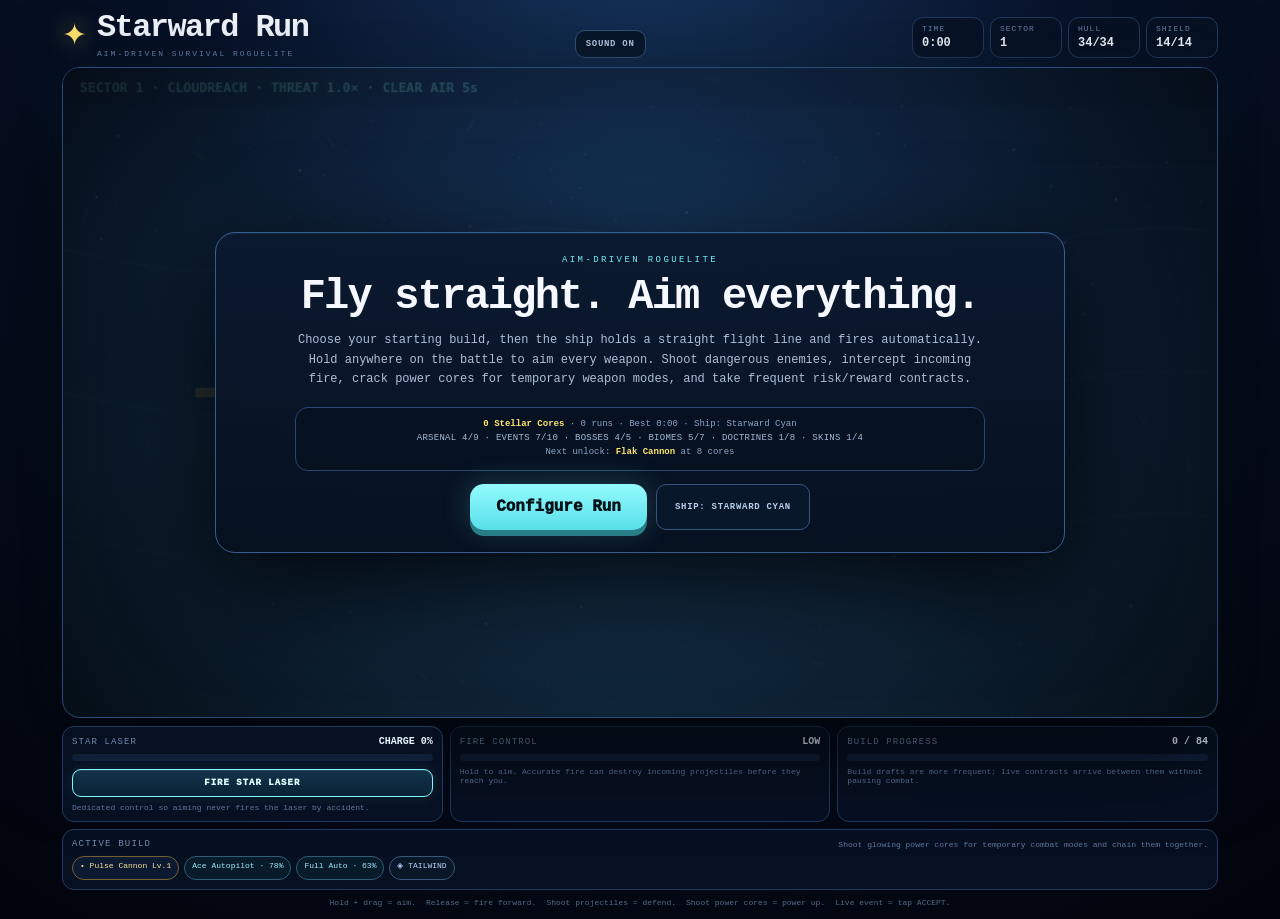
==== pocket-starwing/index.html @ 3ef45179 "Load responsive event and fairness layer" ====
<!doctype html>
<html lang="en">
<head>
  <meta charset="utf-8" />
  <meta name="viewport" content="width=device-width,initial-scale=1,viewport-fit=cover" />
  <meta name="theme-color" content="#050914" />
  <title>Starward Run</title>
  <link rel="stylesheet" href="style.css" />
  <link rel="stylesheet" href="tactical.css" />
</head>
<body>
  <main class="app-shell">
    <header class="masthead">
      <div class="brand">
        <span class="brand-glyph">✦</span>
        <div>
          <h1>Starward Run</h1>
          <p>AIM-DRIVEN SURVIVAL ROGUELITE</p>
        </div>
      </div>
      <div class="header-actions"><button id="soundBtn" class="tiny-button" type="button">SOUND ON</button></div>
      <div class="run-hud" aria-live="polite">
        <div><span>TIME</span><strong id="hudTime">0:00</strong></div>
        <div><span>SECTOR</span><strong id="hudSector">1</strong></div>
        <div><span>HULL</span><strong id="hudHull">34/34</strong></div>
        <div><span>SHIELD</span><strong id="hudShield">14/14</strong></div>
      </div>
    </header>

    <section class="game-card">
      <canvas id="game" width="960" height="540" aria-label="Starward Run. The ship flies straight ahead and fires automatically. Hold and drag on the playfield to aim the firing direction. Release to fire straight ahead. Shoot enemy projectiles and glowing power cores. Live events use their ACCEPT button. Fire the Star Laser with the dedicated button below the playfield."></canvas>

      <div id="overlay" class="overlay">
        <div class="choice-panel">
          <div id="eyebrow" class="eyebrow">AIM-DRIVEN ROGUELITE</div>
          <h2 id="overlayTitle">Fly straight. Aim everything.</h2>
          <p id="overlayText">Choose your starting build, then the ship holds a straight flight line and fires automatically. Hold anywhere on the battle to aim every weapon. Shoot dangerous enemies, intercept incoming fire, crack power cores for temporary weapon modes, and take frequent risk/reward contracts.</p>
          <div id="choiceGrid" class="choice-grid hidden"></div>
          <div id="metaSummary" class="meta-summary"></div>
          <div class="menu-actions"><button id="startBtn" class="primary-button">Configure Run</button><button id="skinBtn" class="secondary-button" type="button">Ship Skin</button></div>
        </div>
      </div>
    </section>

    <section class="command-deck" aria-label="Run controls and status">
      <div class="command-module laser-module">
        <div class="module-top"><span>STAR LASER</span><strong id="laserStatus">CHARGE 0%</strong></div>
        <div class="meter laser-meter"><i id="laserFill"></i></div>
        <button id="laserButton" class="laser-trigger" type="button">FIRE STAR LASER</button>
        <small>Dedicated control so aiming never fires the laser by accident.</small>
      </div>

      <div class="command-module">
        <div class="module-top"><span>FIRE CONTROL</span><strong id="threatStatus">LOW</strong></div>
        <div class="meter threat-meter"><i id="threatFill"></i></div>
        <small>Hold to aim. Accurate fire can destroy incoming projectiles before they reach you.</small>
      </div>

      <div class="command-module">
        <div class="module-top"><span>BUILD PROGRESS</span><strong id="upgradeStatus">0 / 84</strong></div>
        <div class="meter upgrade-meter"><i id="upgradeFill"></i></div>
        <small>Build drafts are more frequent; live contracts arrive between them without pausing combat.</small>
      </div>
    </section>

    <section class="build-strip">
      <div class="build-heading">
        <span>ACTIVE BUILD</span>
        <small>Shoot glowing power cores for temporary combat modes and chain them together.</small>
      </div>
      <div id="buildChips" class="build-chips"></div>
    </section>

    <footer>
      <span>Hold + drag = aim.</span>
      <span>Release = fire forward.</span>
      <span>Shoot projectiles = defend.</span>
      <span>Shoot power cores = power up.</span>
      <span>Live event = tap ACCEPT.</span>
    </footer>
  </main>
  <script src="v10-transform.js"></script>
  <script src="v10-polish2.js"></script>
  <script src="v10-balance.js"></script>
  <script src="v10-final.js"></script>
  <script src="v10-polish3.js"></script>
  <script src="v10-polish4.js"></script>
  <script src="v10-polish5.js"></script>
  <script src="v10-polish6.js"></script>
  <script src="v10-polish7.js"></script>
  <script src="v10-polish8.js"></script>
  <script src="v10-polish9.js"></script>
  <script src="v12-aim-controls.js"></script>
  <script src="v13-engagement.js"></script>
  <script src="v14-ui-fairness.js"></script>
  <script src="game-v9-loader.js"></script>
</body>
</html>
---- pocket-starwing/style.css ----
:root{
  color-scheme:dark;
  --bg:#030611;
  --panel:#081224;
  --panel2:#0c1930;
  --ink:#f5f8ff;
  --muted:#8295b7;
  --line:#213a61;
  --cyan:#72eff7;
  --green:#8fffb0;
  --gold:#ffe36e;
  --rare:#59baff;
  --epic:#bd77ff;
  --legendary:#ffb04a;
  --mythic:#ff5eaa;
  --god:#ffe56b;
}
*{box-sizing:border-box}
html,body{margin:0;min-height:100%;background:
  radial-gradient(circle at 50% -10%,#17365f 0,#071127 38%,#02040b 100%);
  color:var(--ink);font-family:Inter,ui-monospace,SFMono-Regular,Menlo,Consolas,monospace}
body{padding:env(safe-area-inset-top) env(safe-area-inset-right) env(safe-area-inset-bottom) env(safe-area-inset-left)}
button{font:inherit}
.app-shell{width:min(1180px,100%);margin:auto;padding:12px}
.masthead{display:grid;grid-template-columns:auto 1fr auto;align-items:end;gap:14px;margin-bottom:9px}
.brand{display:flex;align-items:center;gap:10px}
.brand-glyph{font-size:30px;color:var(--gold);text-shadow:0 0 24px #ffe56b88}
.brand h1{font-size:clamp(22px,3vw,32px);line-height:1;margin:0;letter-spacing:-1.6px}
.brand p{margin:5px 0 0;color:#7088af;font-size:8px;letter-spacing:2px}
.run-hud{display:flex;gap:6px;flex-wrap:wrap;justify-content:flex-end}
.run-hud div{min-width:72px;padding:6px 9px;border:1px solid var(--line);border-radius:11px;background:#071225dc}
.run-hud span{display:block;color:#6f85a9;font-size:8px;letter-spacing:1px}
.run-hud strong{font-size:12px}
.game-card{position:relative;overflow:hidden;border:1px solid #2a4b78;border-radius:18px;background:#030711;
  box-shadow:0 28px 90px #000b,0 0 55px #45c8ff10;user-select:none;touch-action:manipulation}
canvas{display:block;width:100%;height:auto;image-rendering:auto}
.overlay{position:absolute;inset:0;display:flex;align-items:center;justify-content:center;padding:14px;
  background:radial-gradient(circle at 50% 28%,#17365dc4,#02050bea)}
.overlay.hidden{display:none}
.choice-panel{width:min(850px,96%);max-height:94%;overflow:auto;text-align:center;border:1px solid #365d91;border-radius:20px;
  background:linear-gradient(180deg,#0b1930f7,#06101ff7);padding:22px;box-shadow:0 28px 100px #000c,inset 0 1px #ffffff0d}
.eyebrow{color:var(--cyan);font-size:9px;letter-spacing:2.4px;margin-bottom:8px}
.choice-panel h2{font-size:clamp(26px,5vw,42px);letter-spacing:-1.8px;margin:0 0 10px}
.choice-panel>p{max-width:690px;margin:0 auto 18px;color:#afbed7;font-size:12px;line-height:1.6}
.draft-progress{margin-bottom:7px;color:#7890b4;font-size:9px;letter-spacing:1.6px}
.primary-button{border:0;border-radius:14px;padding:14px 26px;background:linear-gradient(180deg,#93fbff,#59dfe8);color:#031219;
  font-weight:950;cursor:pointer;box-shadow:0 6px 0 #277e88,0 0 30px #70eef437}
.primary-button:active{transform:translateY(3px);box-shadow:0 3px 0 #277e88}
.choice-grid{display:grid;grid-template-columns:repeat(3,minmax(0,1fr));gap:11px;text-align:left}
.choice-card{--rarity:var(--rare);position:relative;overflow:hidden;min-height:172px;border:1px solid #34557f;border-radius:15px;
  padding:15px;background:linear-gradient(155deg,#142846,#091629);color:#fff;cursor:pointer;transition:.12s transform,.12s border-color,.12s box-shadow}
.choice-card:before{content:"";position:absolute;inset:0 0 auto;height:4px;background:var(--rarity);box-shadow:0 0 18px var(--rarity)}
.choice-card:hover,.choice-card:focus-visible{transform:translateY(-3px);border-color:var(--rarity);box-shadow:0 12px 34px #0007;outline:0}
.choice-card .card-top{display:flex;justify-content:space-between;align-items:center;gap:8px}
.choice-card .rarity{color:var(--rarity);font-size:9px;font-weight:900;letter-spacing:1.4px}
.choice-card .category{font-size:8px;color:#8fa5c4;border:1px solid #314b70;border-radius:999px;padding:3px 6px}
.choice-card h3{margin:10px 0 7px;font-size:16px}
.choice-card p{margin:0;color:#b0bdd1;font-size:11px;line-height:1.5}
.choice-card .effect{display:block;margin-top:13px;color:var(--green);font-size:11px;font-weight:800;line-height:1.4}
.r-rare{--rarity:var(--rare)}
.r-epic{--rarity:var(--epic);background:linear-gradient(155deg,#251d46,#091629)}
.r-legendary{--rarity:var(--legendary);background:linear-gradient(155deg,#3a2711,#091629)}
.r-mythic{--rarity:var(--mythic);background:linear-gradient(155deg,#3d152e,#091629)}
.r-god{--rarity:var(--god);background:linear-gradient(155deg,#403711,#16142d)}
.command-deck{display:grid;grid-template-columns:repeat(3,1fr);gap:7px;margin-top:8px}
.command-module{border:1px solid #20395e;border-radius:12px;background:#071224dc;padding:9px}
.module-top{display:flex;justify-content:space-between;gap:8px;align-items:center}
.module-top span{font-size:9px;letter-spacing:1.1px;color:#738ab0}
.module-top strong{font-size:10px;color:#e9f4ff}
.command-module small{display:block;color:#60779d;font-size:8px;margin-top:6px}
.meter{height:7px;margin-top:7px;background:#101f38;border-radius:99px;overflow:hidden}
.meter i{display:block;height:100%;width:0;transition:width .18s linear}
.laser-meter i{background:linear-gradient(90deg,#58dce8,#e9ffff);box-shadow:0 0 12px #76efff88}
.threat-meter i{background:linear-gradient(90deg,#7effad,#ffe36e,#ff6d87)}
.upgrade-meter i{background:linear-gradient(90deg,#72a9ff,#d0a0ff)}
.build-strip{margin-top:7px;border:1px solid #20395e;border-radius:12px;background:#071224dc;padding:9px}
.build-heading{display:flex;justify-content:space-between;gap:8px;align-items:center;margin-bottom:7px}
.build-heading>span{font-size:9px;color:#778caf;letter-spacing:1.2px}
.build-heading small{font-size:8px;color:#60779d}
.build-chips{display:flex;gap:5px;flex-wrap:wrap;min-height:24px}
.build-chips span{font-size:8px;border:1px solid #2f486c;border-radius:999px;padding:4px 7px;background:#0c1a31;color:#cbd9ef}
.build-chips .weapon{border-color:#765f32;color:#ffe29b}
.build-chips .synergy{border-color:#786324;color:#ffe56b;background:#211d0e}
.build-chips .special{border-color:#70408b;color:#dfa8ff;background:#1c1128}
footer{display:flex;gap:10px;justify-content:center;flex-wrap:wrap;color:#536989;font-size:8px;padding:8px 4px 0}
.hidden{display:none!important}
@media(max-width:780px){
  .app-shell{padding:6px}
  .masthead{align-items:flex-start;flex-direction:column}
  .run-hud{justify-content:flex-start}
  .run-hud div{min-width:65px}
  .choice-grid{grid-template-columns:1fr}
  .choice-card{min-height:112px}
  .choice-panel{padding:14px}
  .command-deck{grid-template-columns:1fr}
  .command-module small{display:none}
}
@media(max-width:440px){
  .brand h1{font-size:20px}
  .run-hud div{padding:5px 7px}
  .choice-card{padding:11px}
  .choice-card h3{font-size:14px}
  .choice-card p,.choice-card .effect{font-size:10px}
  .build-heading small{display:none}
}
@media(prefers-reduced-motion:reduce){
  .choice-card,.meter i{transition:none}
}

.header-actions{display:flex;align-items:center;justify-content:center}.tiny-button,.secondary-button{border:1px solid #35547d;background:#09172b;color:#b9cee9;border-radius:10px;padding:8px 10px;font-weight:800;font-size:9px;letter-spacing:.7px;cursor:pointer}.tiny-button:hover,.secondary-button:hover{border-color:var(--cyan);color:#fff}.menu-actions{display:flex;justify-content:center;gap:9px;flex-wrap:wrap;margin-top:13px}.secondary-button{padding:13px 18px}.meta-summary{margin:10px auto 0;max-width:690px;border:1px solid #29466f;border-radius:13px;background:#06101f99;padding:10px;color:#8da5c6;font-size:9px;line-height:1.55}.meta-summary strong{color:#ffe56b}.choice-card .preview{display:block;margin-top:10px;color:#7fefff;font-size:9px;letter-spacing:.5px;font-weight:800}.results-grid{display:grid;grid-template-columns:repeat(3,1fr);gap:8px;margin:13px 0;text-align:left}.result-stat{border:1px solid #29456b;border-radius:11px;background:#071327;padding:10px}.result-stat span{display:block;color:#7186a9;font-size:8px;letter-spacing:1px}.result-stat strong{display:block;color:#fff;margin-top:4px;font-size:14px}.result-build{border:1px solid #334c73;border-radius:12px;padding:11px;text-align:left;background:#081426;margin-top:10px}.result-build h3{margin:0 0 6px;font-size:12px;color:#ffe56b}.result-build p{margin:3px 0;color:#a8b9d2;font-size:9px;line-height:1.45}.unlock-box{border:1px solid #7b6428;border-radius:12px;background:#201b0d;padding:10px;margin-top:10px;color:#ffe89d;font-size:9px;line-height:1.5}.focus-hint{color:#8ff7ff}.choice-panel.results-panel{width:min(900px,96%)}@media(max-width:780px){.masthead{grid-template-columns:1fr auto}.header-actions{grid-column:2}.run-hud{grid-column:1/-1}.results-grid{grid-template-columns:repeat(2,1fr)}}@media(max-width:440px){.results-grid{grid-template-columns:1fr}.header-actions{align-self:start}}

/* V9 production readability + progression */
.build-chips .evolution{border-color:#a88322;color:#fff4a8;background:linear-gradient(180deg,#31270d,#171307);box-shadow:inset 0 0 12px #ffe56b16}
.build-chips .progress-chip{border-color:#315c78;color:#9deeff;background:#081b2b}
.build-chips .sector-rule{border-color:#3a5879;color:#bad5ff;background:#0a1729}
.collection-line{color:#a6bbd8;letter-spacing:.25px}
.results-panel .result-stat,.results-panel .result-build,.results-panel .unlock-box{animation:resultReveal .34s ease both}
.results-panel .result-stat:nth-child(2){animation-delay:.04s}.results-panel .result-stat:nth-child(3){animation-delay:.08s}.results-panel .result-stat:nth-child(4){animation-delay:.12s}.results-panel .result-build{animation-delay:.16s}.results-panel .unlock-box{animation-delay:.24s}
@keyframes resultReveal{from{opacity:0;transform:translateY(8px)}to{opacity:1;transform:none}}
.choice-card.r-god{box-shadow:inset 0 0 32px #ffe56b12,0 0 0 1px #ffe56b10}.choice-card.r-god h3{text-shadow:0 0 14px #ffe56b55}
.command-module{min-width:0}.build-chips{max-height:92px;overflow:auto;scrollbar-width:thin}
@media(max-width:780px){.meta-summary{font-size:8px}.build-chips{max-height:76px}.choice-panel h2{font-size:clamp(24px,7vw,36px)}}
@media(prefers-reduced-motion:reduce){.results-panel .result-stat,.results-panel .result-build,.results-panel .unlock-box{animation:none}}
---- pocket-starwing/tactical.css ----
.tactical-results{
  display:grid;
  grid-template-columns:repeat(4,minmax(0,1fr));
  gap:7px;
  margin-top:10px;
  padding:10px;
  border:1px solid #2b7085;
  border-radius:12px;
  background:linear-gradient(180deg,#081d2b,#071422);
  box-shadow:inset 0 1px #8ff7ff12,0 0 28px #55dff00d;
  text-align:left;
}
.tactical-results>strong{
  grid-column:1/-1;
  color:#8ff7ff;
  font-size:9px;
  letter-spacing:1.5px;
}
.tactical-results>span{
  display:flex;
  flex-direction:column;
  gap:3px;
  min-width:0;
  padding:7px;
  border:1px solid #25445d;
  border-radius:9px;
  background:#06111e;
  color:#718cab;
  font-size:8px;
  letter-spacing:.35px;
}
.tactical-results b{color:#f5fbff;font-size:12px;letter-spacing:0}
.results-panel .tactical-results{animation:resultReveal .34s .28s ease both}
@media(max-width:680px){.tactical-results{grid-template-columns:repeat(2,minmax(0,1fr))}}
@media(max-width:390px){.tactical-results{grid-template-columns:1fr}}
@media(prefers-reduced-motion:reduce){.results-panel .tactical-results{animation:none}}

/* V12 aim-driven controls */
.game-card,canvas{touch-action:none}
canvas{cursor:crosshair}
.laser-module{position:relative}
.laser-trigger{
  width:100%;
  margin-top:8px;
  border:1px solid #82f6ff;
  border-radius:9px;
  padding:8px 10px;
  background:linear-gradient(180deg,#12344a,#0a2134);
  color:#dfffff;
  font-weight:950;
  font-size:9px;
  letter-spacing:1px;
  cursor:pointer;
  box-shadow:inset 0 1px #ffffff18,0 0 18px #72eff71a;
}
.laser-trigger:hover,.laser-trigger:focus-visible{outline:0;border-color:#fff;color:#fff;box-shadow:inset 0 1px #ffffff2a,0 0 24px #72eff738}
.laser-trigger:active{transform:translateY(1px);background:#17425a}
@media(max-width:780px){
  .laser-trigger{padding:10px;font-size:10px}
  .game-card{border-radius:14px}
}
@media(prefers-reduced-motion:reduce){.laser-trigger:active{transform:none}}
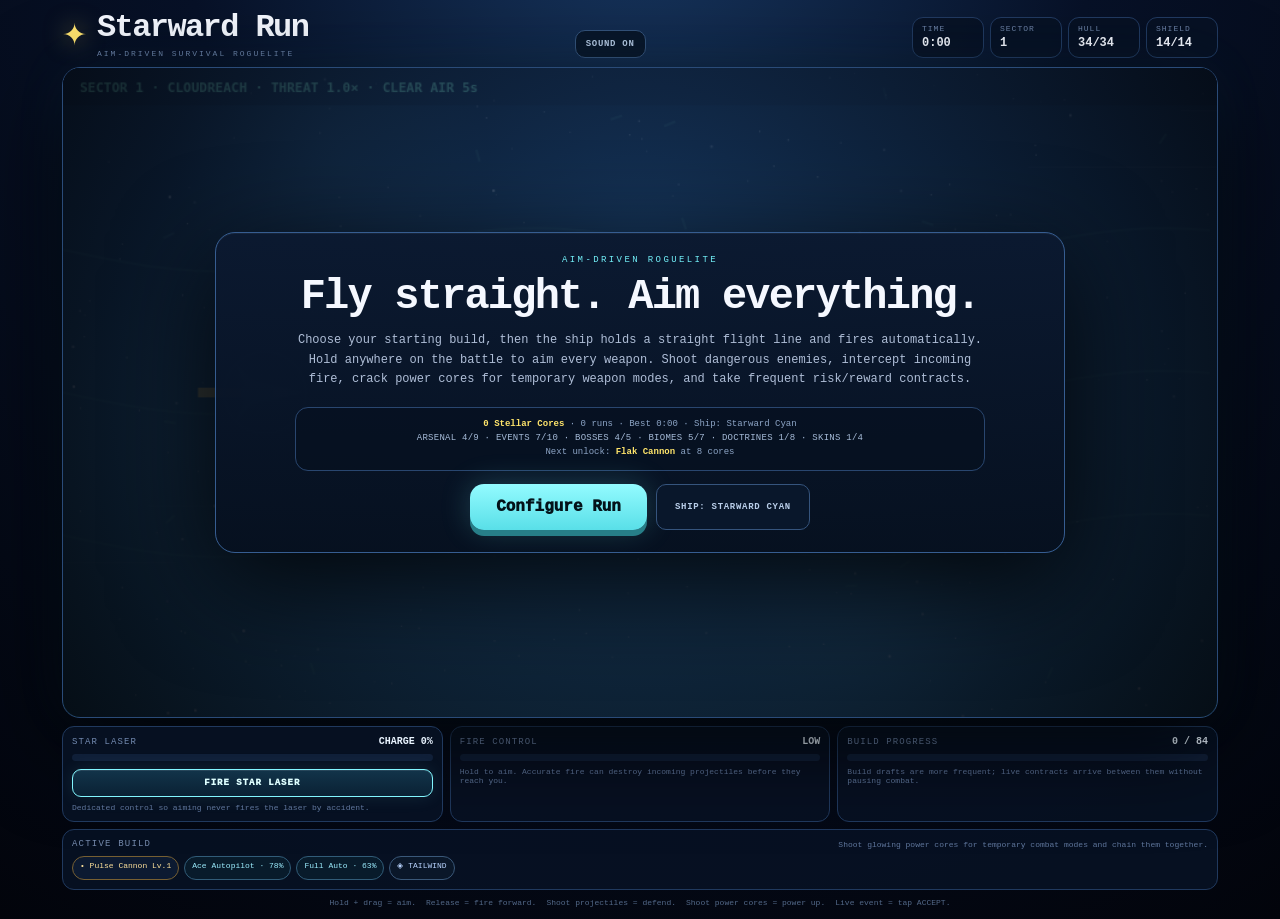
==== commit c8a8b8a2: "Load final Starward V15 control layer" ====
--- a/pocket-starwing/index.html
+++ b/pocket-starwing/index.html
@@ -93,6 +93,7 @@
   <script src="v12-aim-controls.js"></script>
   <script src="v13-engagement.js"></script>
   <script src="v14-ui-fairness.js"></script>
+  <script src="v15-final-controls.js"></script>
   <script src="game-v9-loader.js"></script>
 </body>
 </html>
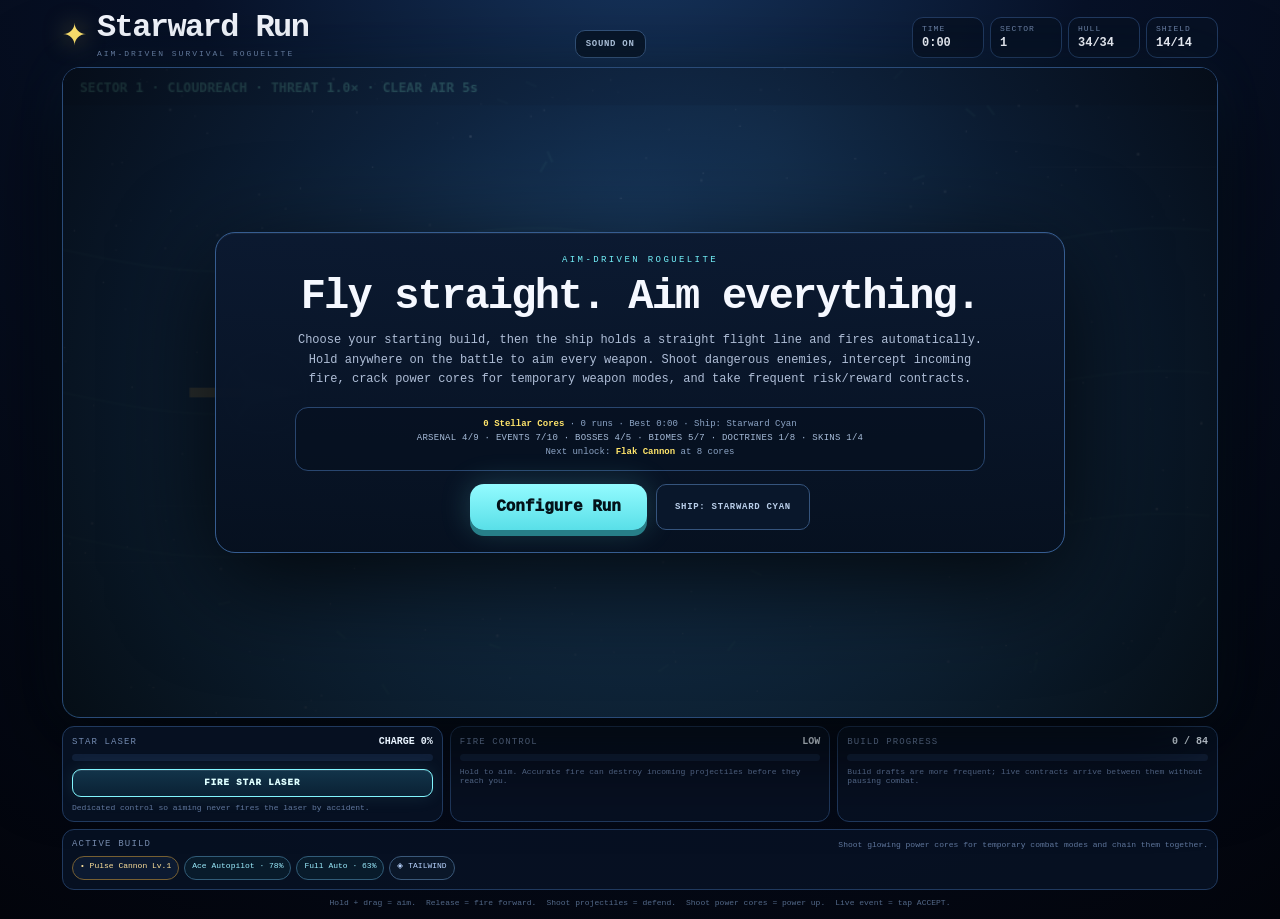
==== commit f17e5455: "Load hardened final manual-fire runtime" ====
--- a/pocket-starwing/index.html
+++ b/pocket-starwing/index.html
@@ -94,6 +94,7 @@
   <script src="v13-engagement.js"></script>
   <script src="v14-ui-fairness.js"></script>
   <script src="v15-final-controls.js"></script>
+  <script src="v16-power-state.js"></script>
   <script src="game-v9-loader.js"></script>
 </body>
 </html>
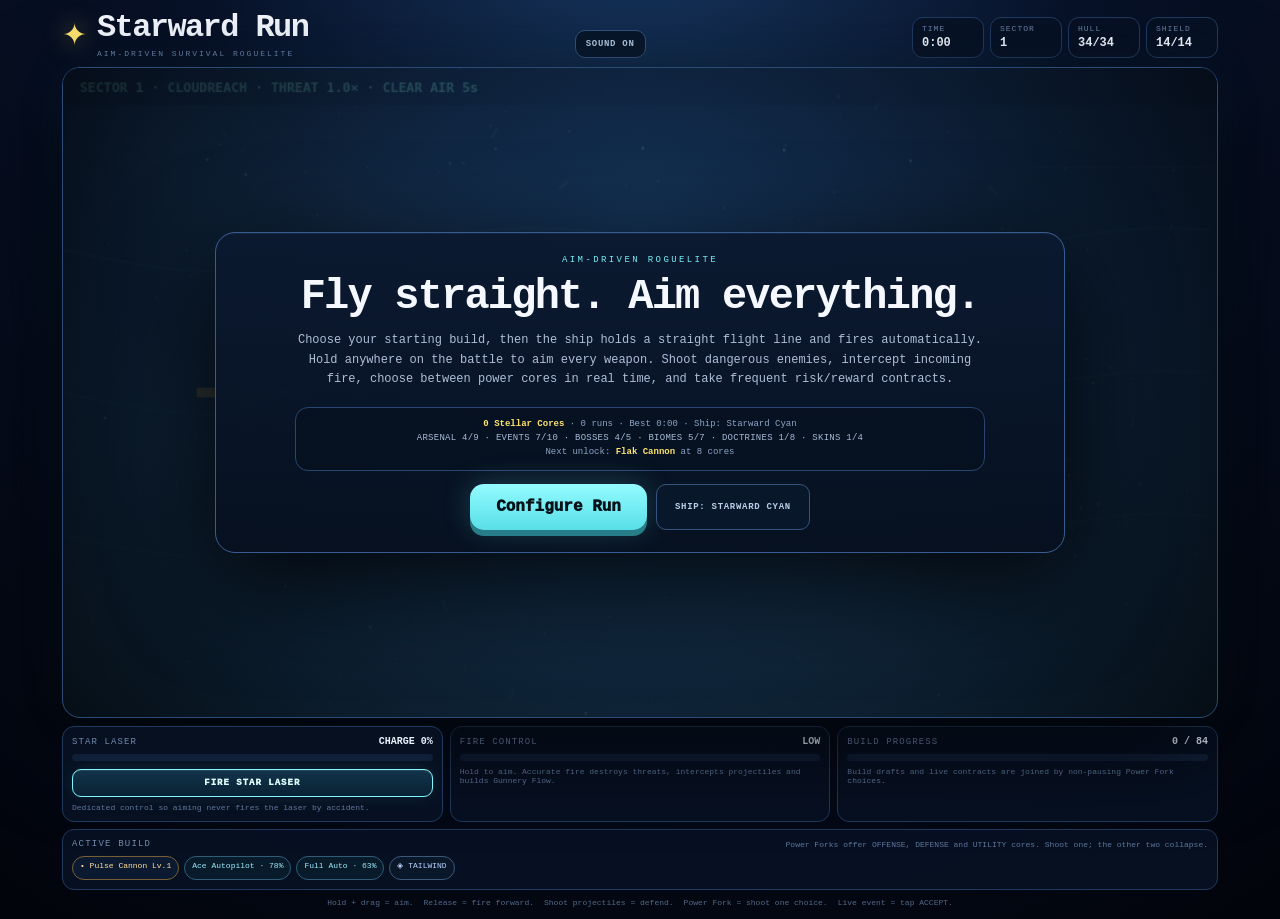
==== commit fc1f4f6e: "Load V17 flow and combat-choice layer" ====
--- a/pocket-starwing/index.html
+++ b/pocket-starwing/index.html
@@ -28,13 +28,13 @@
     </header>
 
     <section class="game-card">
-      <canvas id="game" width="960" height="540" aria-label="Starward Run. The ship flies straight ahead and fires automatically. Hold and drag on the playfield to aim the firing direction. Release to fire straight ahead. Shoot enemy projectiles and glowing power cores. Live events use their ACCEPT button. Fire the Star Laser with the dedicated button below the playfield."></canvas>
+      <canvas id="game" width="960" height="540" aria-label="Starward Run. The ship flies straight ahead and fires automatically. Hold and drag on the playfield to aim the firing direction. Release to fire straight ahead. Shoot enemy projectiles and glowing power cores. Power Forks present offense, defense and utility cores: shoot one to choose it. Live events use their ACCEPT button. Fire the Star Laser with the dedicated button below the playfield."></canvas>
 
       <div id="overlay" class="overlay">
         <div class="choice-panel">
           <div id="eyebrow" class="eyebrow">AIM-DRIVEN ROGUELITE</div>
           <h2 id="overlayTitle">Fly straight. Aim everything.</h2>
-          <p id="overlayText">Choose your starting build, then the ship holds a straight flight line and fires automatically. Hold anywhere on the battle to aim every weapon. Shoot dangerous enemies, intercept incoming fire, crack power cores for temporary weapon modes, and take frequent risk/reward contracts.</p>
+          <p id="overlayText">Choose your starting build, then the ship holds a straight flight line and fires automatically. Hold anywhere on the battle to aim every weapon. Shoot dangerous enemies, intercept incoming fire, choose between power cores in real time, and take frequent risk/reward contracts.</p>
           <div id="choiceGrid" class="choice-grid hidden"></div>
           <div id="metaSummary" class="meta-summary"></div>
           <div class="menu-actions"><button id="startBtn" class="primary-button">Configure Run</button><button id="skinBtn" class="secondary-button" type="button">Ship Skin</button></div>
@@ -53,20 +53,20 @@
       <div class="command-module">
         <div class="module-top"><span>FIRE CONTROL</span><strong id="threatStatus">LOW</strong></div>
         <div class="meter threat-meter"><i id="threatFill"></i></div>
-        <small>Hold to aim. Accurate fire can destroy incoming projectiles before they reach you.</small>
+        <small>Hold to aim. Accurate fire destroys threats, intercepts projectiles and builds Gunnery Flow.</small>
       </div>
 
       <div class="command-module">
         <div class="module-top"><span>BUILD PROGRESS</span><strong id="upgradeStatus">0 / 84</strong></div>
         <div class="meter upgrade-meter"><i id="upgradeFill"></i></div>
-        <small>Build drafts are more frequent; live contracts arrive between them without pausing combat.</small>
+        <small>Build drafts and live contracts are joined by non-pausing Power Fork choices.</small>
       </div>
     </section>
 
     <section class="build-strip">
       <div class="build-heading">
         <span>ACTIVE BUILD</span>
-        <small>Shoot glowing power cores for temporary combat modes and chain them together.</small>
+        <small>Power Forks offer OFFENSE, DEFENSE and UTILITY cores. Shoot one; the other two collapse.</small>
       </div>
       <div id="buildChips" class="build-chips"></div>
     </section>
@@ -75,7 +75,7 @@
       <span>Hold + drag = aim.</span>
       <span>Release = fire forward.</span>
       <span>Shoot projectiles = defend.</span>
-      <span>Shoot power cores = power up.</span>
+      <span>Power Fork = shoot one choice.</span>
       <span>Live event = tap ACCEPT.</span>
     </footer>
   </main>
@@ -95,6 +95,7 @@
   <script src="v14-ui-fairness.js"></script>
   <script src="v15-final-controls.js"></script>
   <script src="v16-power-state.js"></script>
+  <script src="v17-flow-choice.js"></script>
   <script src="game-v9-loader.js"></script>
 </body>
 </html>
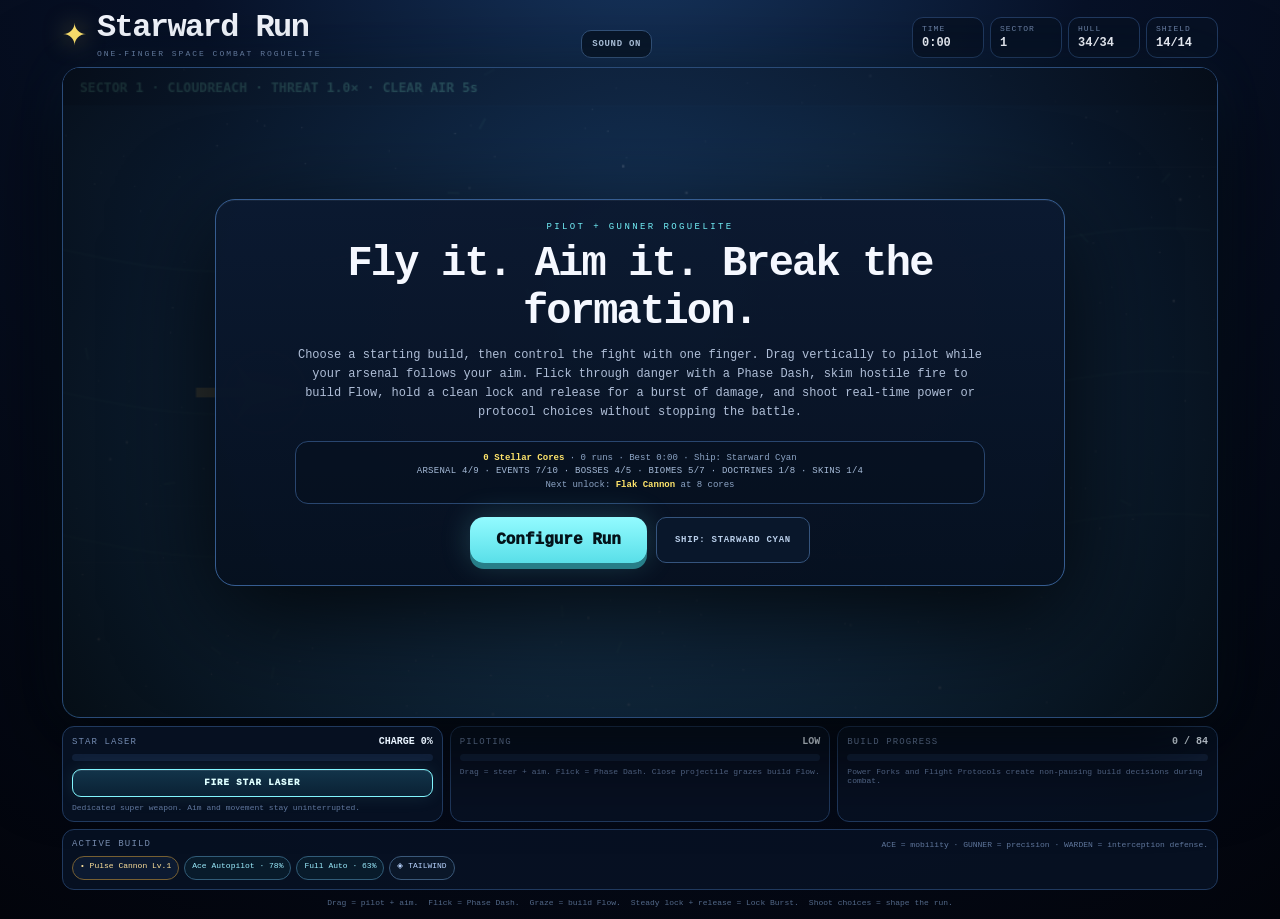
==== commit 09a28f6a: "Launch one-finger pilot and gunner control model" ====
--- a/pocket-starwing/index.html
+++ b/pocket-starwing/index.html
@@ -15,7 +15,7 @@
         <span class="brand-glyph">✦</span>
         <div>
           <h1>Starward Run</h1>
-          <p>AIM-DRIVEN SURVIVAL ROGUELITE</p>
+          <p>ONE-FINGER SPACE COMBAT ROGUELITE</p>
         </div>
       </div>
       <div class="header-actions"><button id="soundBtn" class="tiny-button" type="button">SOUND ON</button></div>
@@ -28,13 +28,13 @@
     </header>
 
     <section class="game-card">
-      <canvas id="game" width="960" height="540" aria-label="Starward Run. The ship flies straight ahead and fires automatically. Hold and drag on the playfield to aim the firing direction. Release to fire straight ahead. Shoot enemy projectiles and glowing power cores. Power Forks present offense, defense and utility cores: shoot one to choose it. Live events use their ACCEPT button. Fire the Star Laser with the dedicated button below the playfield."></canvas>
+      <canvas id="game" width="960" height="540" aria-label="Starward Run. Drag on the battlefield to pilot the ship vertically while aiming every weapon. Flick up or down for a Phase Dash. Graze enemy projectiles to build Gunnery Flow. Hold a steady lock then release for a Lock Burst. Shoot Power Fork and Flight Protocol cores to shape the run. Live events use their ACCEPT button. Fire the Star Laser with the dedicated button below the playfield."></canvas>
 
       <div id="overlay" class="overlay">
         <div class="choice-panel">
-          <div id="eyebrow" class="eyebrow">AIM-DRIVEN ROGUELITE</div>
-          <h2 id="overlayTitle">Fly straight. Aim everything.</h2>
-          <p id="overlayText">Choose your starting build, then the ship holds a straight flight line and fires automatically. Hold anywhere on the battle to aim every weapon. Shoot dangerous enemies, intercept incoming fire, choose between power cores in real time, and take frequent risk/reward contracts.</p>
+          <div id="eyebrow" class="eyebrow">PILOT + GUNNER ROGUELITE</div>
+          <h2 id="overlayTitle">Fly it. Aim it. Break the formation.</h2>
+          <p id="overlayText">Choose a starting build, then control the fight with one finger. Drag vertically to pilot while your arsenal follows your aim. Flick through danger with a Phase Dash, skim hostile fire to build Flow, hold a clean lock and release for a burst of damage, and shoot real-time power or protocol choices without stopping the battle.</p>
           <div id="choiceGrid" class="choice-grid hidden"></div>
           <div id="metaSummary" class="meta-summary"></div>
           <div class="menu-actions"><button id="startBtn" class="primary-button">Configure Run</button><button id="skinBtn" class="secondary-button" type="button">Ship Skin</button></div>
@@ -47,36 +47,36 @@
         <div class="module-top"><span>STAR LASER</span><strong id="laserStatus">CHARGE 0%</strong></div>
         <div class="meter laser-meter"><i id="laserFill"></i></div>
         <button id="laserButton" class="laser-trigger" type="button">FIRE STAR LASER</button>
-        <small>Dedicated control so aiming never fires the laser by accident.</small>
+        <small>Dedicated super weapon. Aim and movement stay uninterrupted.</small>
       </div>
 
       <div class="command-module">
-        <div class="module-top"><span>FIRE CONTROL</span><strong id="threatStatus">LOW</strong></div>
+        <div class="module-top"><span>PILOTING</span><strong id="threatStatus">LOW</strong></div>
         <div class="meter threat-meter"><i id="threatFill"></i></div>
-        <small>Hold to aim. Accurate fire destroys threats, intercepts projectiles and builds Gunnery Flow.</small>
+        <small>Drag = steer + aim. Flick = Phase Dash. Close projectile grazes build Flow.</small>
       </div>
 
       <div class="command-module">
         <div class="module-top"><span>BUILD PROGRESS</span><strong id="upgradeStatus">0 / 84</strong></div>
         <div class="meter upgrade-meter"><i id="upgradeFill"></i></div>
-        <small>Build drafts and live contracts are joined by non-pausing Power Fork choices.</small>
+        <small>Power Forks and Flight Protocols create non-pausing build decisions during combat.</small>
       </div>
     </section>
 
     <section class="build-strip">
       <div class="build-heading">
         <span>ACTIVE BUILD</span>
-        <small>Power Forks offer OFFENSE, DEFENSE and UTILITY cores. Shoot one; the other two collapse.</small>
+        <small>ACE = mobility · GUNNER = precision · WARDEN = interception defense.</small>
       </div>
       <div id="buildChips" class="build-chips"></div>
     </section>
 
     <footer>
-      <span>Hold + drag = aim.</span>
-      <span>Release = fire forward.</span>
-      <span>Shoot projectiles = defend.</span>
-      <span>Power Fork = shoot one choice.</span>
-      <span>Live event = tap ACCEPT.</span>
+      <span>Drag = pilot + aim.</span>
+      <span>Flick = Phase Dash.</span>
+      <span>Graze = build Flow.</span>
+      <span>Steady lock + release = Lock Burst.</span>
+      <span>Shoot choices = shape the run.</span>
     </footer>
   </main>
   <script src="v10-transform.js"></script>
@@ -96,6 +96,7 @@
   <script src="v15-final-controls.js"></script>
   <script src="v16-power-state.js"></script>
   <script src="v17-flow-choice.js"></script>
+  <script src="v18-mechanics.js"></script>
   <script src="game-v9-loader.js"></script>
 </body>
 </html>
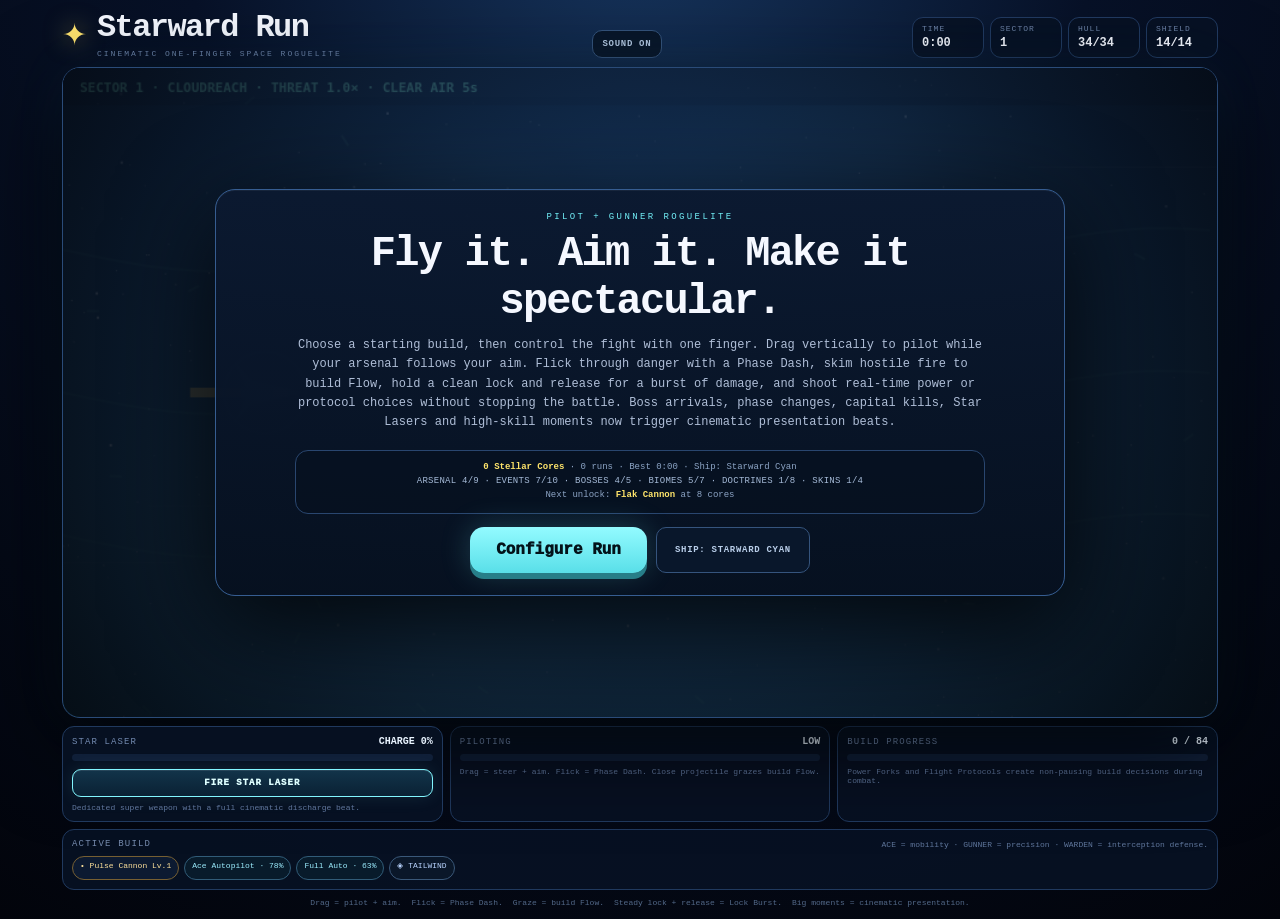
==== commit 407dfa8a: "Load V19 cinematic spectacle" ====
--- a/pocket-starwing/index.html
+++ b/pocket-starwing/index.html
@@ -15,7 +15,7 @@
         <span class="brand-glyph">✦</span>
         <div>
           <h1>Starward Run</h1>
-          <p>ONE-FINGER SPACE COMBAT ROGUELITE</p>
+          <p>CINEMATIC ONE-FINGER SPACE ROGUELITE</p>
         </div>
       </div>
       <div class="header-actions"><button id="soundBtn" class="tiny-button" type="button">SOUND ON</button></div>
@@ -28,13 +28,13 @@
     </header>
 
     <section class="game-card">
-      <canvas id="game" width="960" height="540" aria-label="Starward Run. Drag on the battlefield to pilot the ship vertically while aiming every weapon. Flick up or down for a Phase Dash. Graze enemy projectiles to build Gunnery Flow. Hold a steady lock then release for a Lock Burst. Shoot Power Fork and Flight Protocol cores to shape the run. Live events use their ACCEPT button. Fire the Star Laser with the dedicated button below the playfield."></canvas>
+      <canvas id="game" width="960" height="540" aria-label="Starward Run. Drag on the battlefield to pilot the ship vertically while aiming every weapon. Flick up or down for a Phase Dash. Graze enemy projectiles to build Gunnery Flow. Hold a steady lock then release for a Lock Burst. Shoot Power Fork and Flight Protocol cores to shape the run. Major combat beats use cinematic zoom, slow motion, title cards, shockwaves and debris. Live events use their ACCEPT button. Fire the Star Laser with the dedicated button below the playfield."></canvas>
 
       <div id="overlay" class="overlay">
         <div class="choice-panel">
           <div id="eyebrow" class="eyebrow">PILOT + GUNNER ROGUELITE</div>
-          <h2 id="overlayTitle">Fly it. Aim it. Break the formation.</h2>
-          <p id="overlayText">Choose a starting build, then control the fight with one finger. Drag vertically to pilot while your arsenal follows your aim. Flick through danger with a Phase Dash, skim hostile fire to build Flow, hold a clean lock and release for a burst of damage, and shoot real-time power or protocol choices without stopping the battle.</p>
+          <h2 id="overlayTitle">Fly it. Aim it. Make it spectacular.</h2>
+          <p id="overlayText">Choose a starting build, then control the fight with one finger. Drag vertically to pilot while your arsenal follows your aim. Flick through danger with a Phase Dash, skim hostile fire to build Flow, hold a clean lock and release for a burst of damage, and shoot real-time power or protocol choices without stopping the battle. Boss arrivals, phase changes, capital kills, Star Lasers and high-skill moments now trigger cinematic presentation beats.</p>
           <div id="choiceGrid" class="choice-grid hidden"></div>
           <div id="metaSummary" class="meta-summary"></div>
           <div class="menu-actions"><button id="startBtn" class="primary-button">Configure Run</button><button id="skinBtn" class="secondary-button" type="button">Ship Skin</button></div>
@@ -47,7 +47,7 @@
         <div class="module-top"><span>STAR LASER</span><strong id="laserStatus">CHARGE 0%</strong></div>
         <div class="meter laser-meter"><i id="laserFill"></i></div>
         <button id="laserButton" class="laser-trigger" type="button">FIRE STAR LASER</button>
-        <small>Dedicated super weapon. Aim and movement stay uninterrupted.</small>
+        <small>Dedicated super weapon with a full cinematic discharge beat.</small>
       </div>
 
       <div class="command-module">
@@ -76,7 +76,7 @@
       <span>Flick = Phase Dash.</span>
       <span>Graze = build Flow.</span>
       <span>Steady lock + release = Lock Burst.</span>
-      <span>Shoot choices = shape the run.</span>
+      <span>Big moments = cinematic presentation.</span>
     </footer>
   </main>
   <script src="v10-transform.js"></script>
@@ -97,6 +97,7 @@
   <script src="v16-power-state.js"></script>
   <script src="v17-flow-choice.js"></script>
   <script src="v18-mechanics.js"></script>
+  <script src="v19-cinematic.js"></script>
   <script src="game-v9-loader.js"></script>
 </body>
 </html>
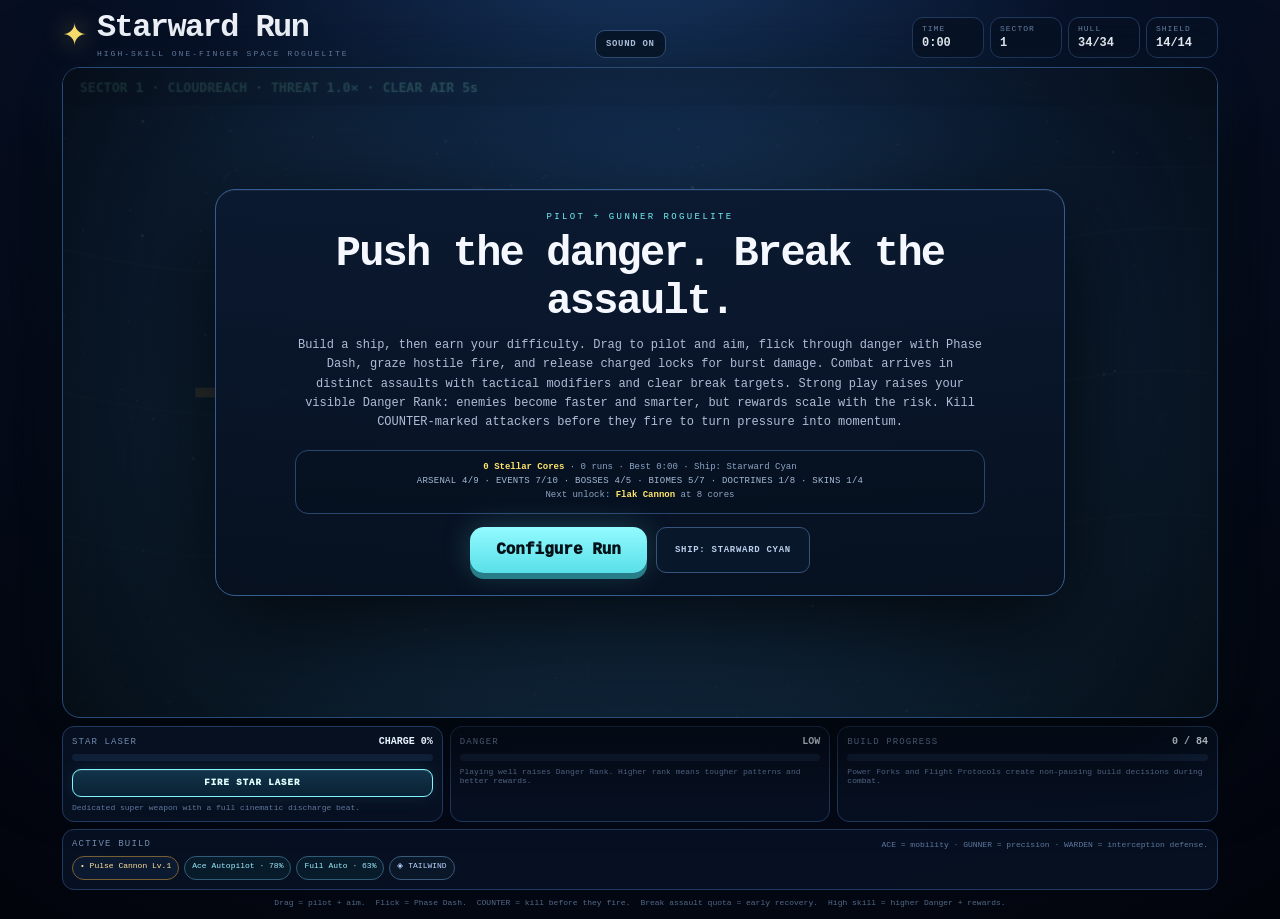
==== commit 7b30d7de: "Wire V20 challenge refresh into live game" ====
--- a/pocket-starwing/index.html
+++ b/pocket-starwing/index.html
@@ -15,7 +15,7 @@
         <span class="brand-glyph">✦</span>
         <div>
           <h1>Starward Run</h1>
-          <p>CINEMATIC ONE-FINGER SPACE ROGUELITE</p>
+          <p>HIGH-SKILL ONE-FINGER SPACE ROGUELITE</p>
         </div>
       </div>
       <div class="header-actions"><button id="soundBtn" class="tiny-button" type="button">SOUND ON</button></div>
@@ -28,13 +28,13 @@
     </header>
 
     <section class="game-card">
-      <canvas id="game" width="960" height="540" aria-label="Starward Run. Drag on the battlefield to pilot the ship vertically while aiming every weapon. Flick up or down for a Phase Dash. Graze enemy projectiles to build Gunnery Flow. Hold a steady lock then release for a Lock Burst. Shoot Power Fork and Flight Protocol cores to shape the run. Major combat beats use cinematic zoom, slow motion, title cards, shockwaves and debris. Live events use their ACCEPT button. Fire the Star Laser with the dedicated button below the playfield."></canvas>
+      <canvas id="game" width="960" height="540" aria-label="Starward Run. Drag to pilot vertically while aiming every weapon. Flick for a Phase Dash. Graze projectiles and hold clean locks to build combat mastery. Combat now runs in assault and recovery cycles. Break each assault quota early for rewards. High-skill play raises a visible Danger Rank that increases enemy tactics and reward multipliers. Counter-marked enemies are about to fire: destroy them during the telegraph for bonus rewards. Shoot Power Fork and Flight Protocol cores to shape the run. Live events use their ACCEPT button. Fire the Star Laser with the dedicated button below the playfield."></canvas>
 
       <div id="overlay" class="overlay">
         <div class="choice-panel">
           <div id="eyebrow" class="eyebrow">PILOT + GUNNER ROGUELITE</div>
-          <h2 id="overlayTitle">Fly it. Aim it. Make it spectacular.</h2>
-          <p id="overlayText">Choose a starting build, then control the fight with one finger. Drag vertically to pilot while your arsenal follows your aim. Flick through danger with a Phase Dash, skim hostile fire to build Flow, hold a clean lock and release for a burst of damage, and shoot real-time power or protocol choices without stopping the battle. Boss arrivals, phase changes, capital kills, Star Lasers and high-skill moments now trigger cinematic presentation beats.</p>
+          <h2 id="overlayTitle">Push the danger. Break the assault.</h2>
+          <p id="overlayText">Build a ship, then earn your difficulty. Drag to pilot and aim, flick through danger with Phase Dash, graze hostile fire, and release charged locks for burst damage. Combat arrives in distinct assaults with tactical modifiers and clear break targets. Strong play raises your visible Danger Rank: enemies become faster and smarter, but rewards scale with the risk. Kill COUNTER-marked attackers before they fire to turn pressure into momentum.</p>
           <div id="choiceGrid" class="choice-grid hidden"></div>
           <div id="metaSummary" class="meta-summary"></div>
           <div class="menu-actions"><button id="startBtn" class="primary-button">Configure Run</button><button id="skinBtn" class="secondary-button" type="button">Ship Skin</button></div>
@@ -51,9 +51,9 @@
       </div>
 
       <div class="command-module">
-        <div class="module-top"><span>PILOTING</span><strong id="threatStatus">LOW</strong></div>
+        <div class="module-top"><span>DANGER</span><strong id="threatStatus">R1 · RECOVERY</strong></div>
         <div class="meter threat-meter"><i id="threatFill"></i></div>
-        <small>Drag = steer + aim. Flick = Phase Dash. Close projectile grazes build Flow.</small>
+        <small>Playing well raises Danger Rank. Higher rank means tougher patterns and better rewards.</small>
       </div>
 
       <div class="command-module">
@@ -74,9 +74,9 @@
     <footer>
       <span>Drag = pilot + aim.</span>
       <span>Flick = Phase Dash.</span>
-      <span>Graze = build Flow.</span>
-      <span>Steady lock + release = Lock Burst.</span>
-      <span>Big moments = cinematic presentation.</span>
+      <span>COUNTER = kill before they fire.</span>
+      <span>Break assault quota = early recovery.</span>
+      <span>High skill = higher Danger + rewards.</span>
     </footer>
   </main>
   <script src="v10-transform.js"></script>
@@ -98,6 +98,7 @@
   <script src="v17-flow-choice.js"></script>
   <script src="v18-mechanics.js"></script>
   <script src="v19-cinematic.js"></script>
+  <script src="v20-mechanics-refresh.js"></script>
   <script src="game-v9-loader.js"></script>
 </body>
 </html>
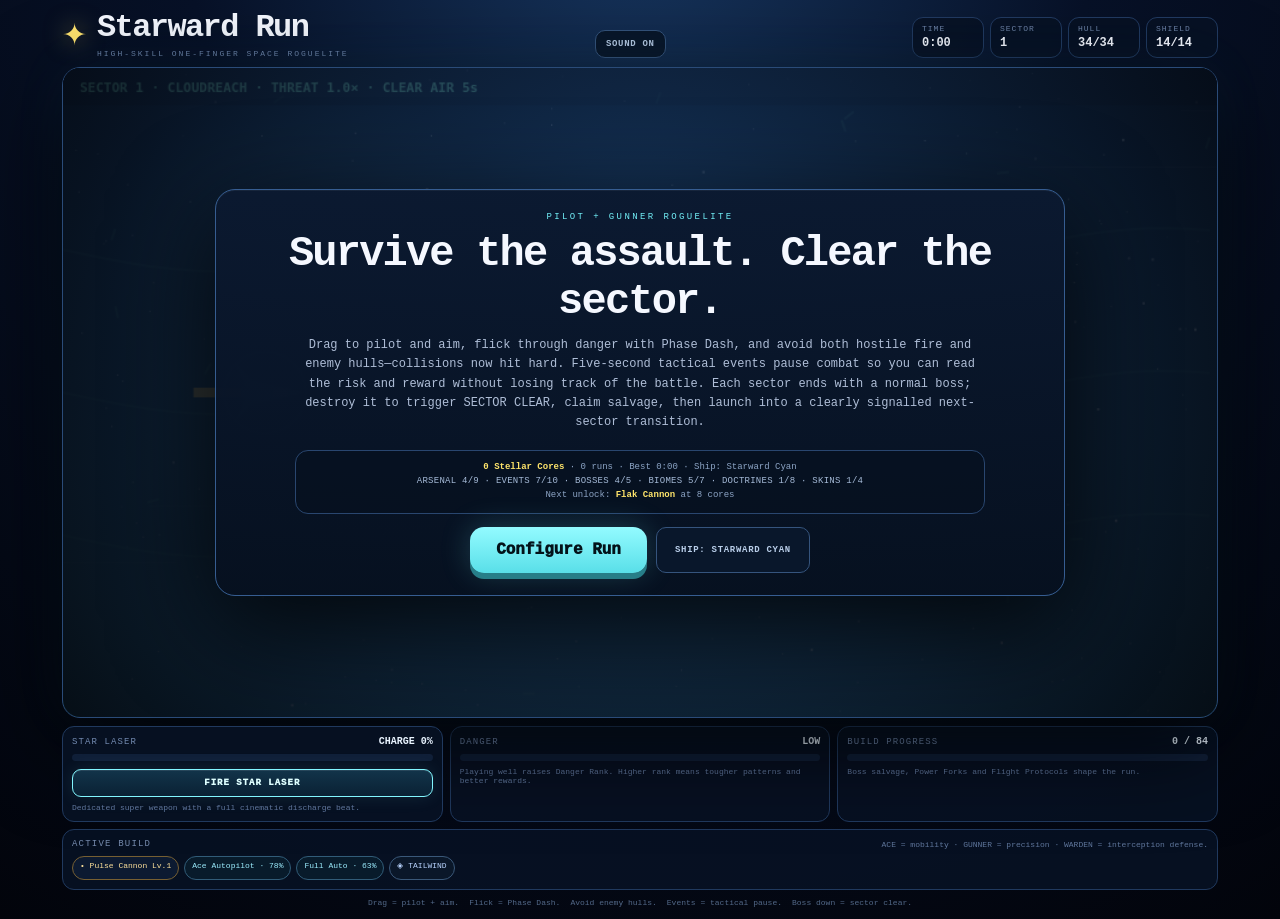
==== commit dc5aab1d: "Wire V21 sector flow into live build" ====
--- a/pocket-starwing/index.html
+++ b/pocket-starwing/index.html
@@ -11,94 +11,26 @@
 <body>
   <main class="app-shell">
     <header class="masthead">
-      <div class="brand">
-        <span class="brand-glyph">✦</span>
-        <div>
-          <h1>Starward Run</h1>
-          <p>HIGH-SKILL ONE-FINGER SPACE ROGUELITE</p>
-        </div>
-      </div>
+      <div class="brand"><span class="brand-glyph">✦</span><div><h1>Starward Run</h1><p>HIGH-SKILL ONE-FINGER SPACE ROGUELITE</p></div></div>
       <div class="header-actions"><button id="soundBtn" class="tiny-button" type="button">SOUND ON</button></div>
-      <div class="run-hud" aria-live="polite">
-        <div><span>TIME</span><strong id="hudTime">0:00</strong></div>
-        <div><span>SECTOR</span><strong id="hudSector">1</strong></div>
-        <div><span>HULL</span><strong id="hudHull">34/34</strong></div>
-        <div><span>SHIELD</span><strong id="hudShield">14/14</strong></div>
-      </div>
+      <div class="run-hud" aria-live="polite"><div><span>TIME</span><strong id="hudTime">0:00</strong></div><div><span>SECTOR</span><strong id="hudSector">1</strong></div><div><span>HULL</span><strong id="hudHull">34/34</strong></div><div><span>SHIELD</span><strong id="hudShield">14/14</strong></div></div>
     </header>
 
     <section class="game-card">
-      <canvas id="game" width="960" height="540" aria-label="Starward Run. Drag to pilot vertically while aiming every weapon. Flick for a Phase Dash. Graze projectiles and hold clean locks to build combat mastery. Combat now runs in assault and recovery cycles. Break each assault quota early for rewards. High-skill play raises a visible Danger Rank that increases enemy tactics and reward multipliers. Counter-marked enemies are about to fire: destroy them during the telegraph for bonus rewards. Shoot Power Fork and Flight Protocol cores to shape the run. Live events use their ACCEPT button. Fire the Star Laser with the dedicated button below the playfield."></canvas>
-
-      <div id="overlay" class="overlay">
-        <div class="choice-panel">
-          <div id="eyebrow" class="eyebrow">PILOT + GUNNER ROGUELITE</div>
-          <h2 id="overlayTitle">Push the danger. Break the assault.</h2>
-          <p id="overlayText">Build a ship, then earn your difficulty. Drag to pilot and aim, flick through danger with Phase Dash, graze hostile fire, and release charged locks for burst damage. Combat arrives in distinct assaults with tactical modifiers and clear break targets. Strong play raises your visible Danger Rank: enemies become faster and smarter, but rewards scale with the risk. Kill COUNTER-marked attackers before they fire to turn pressure into momentum.</p>
-          <div id="choiceGrid" class="choice-grid hidden"></div>
-          <div id="metaSummary" class="meta-summary"></div>
-          <div class="menu-actions"><button id="startBtn" class="primary-button">Configure Run</button><button id="skinBtn" class="secondary-button" type="button">Ship Skin</button></div>
-        </div>
-      </div>
+      <canvas id="game" width="960" height="540" aria-label="Starward Run. Drag to pilot vertically while aiming every weapon. Flick for a Phase Dash. Enemy collisions cause significant impact damage, so avoid ships as well as projectiles. Combat runs in assault and recovery cycles. Five-second live events tactically pause the battle while their choice timer continues. Normal bosses complete the current sector: after a boss dies, a Sector Clear sequence, salvage choice, and next-sector transition play before combat resumes. Counter-marked enemies are about to fire. Fire the Star Laser with the dedicated button below the playfield."></canvas>
+      <div id="overlay" class="overlay"><div class="choice-panel"><div id="eyebrow" class="eyebrow">PILOT + GUNNER ROGUELITE</div><h2 id="overlayTitle">Survive the assault. Clear the sector.</h2><p id="overlayText">Drag to pilot and aim, flick through danger with Phase Dash, and avoid both hostile fire and enemy hulls—collisions now hit hard. Five-second tactical events pause combat so you can read the risk and reward without losing track of the battle. Each sector ends with a normal boss; destroy it to trigger SECTOR CLEAR, claim salvage, then launch into a clearly signalled next-sector transition.</p><div id="choiceGrid" class="choice-grid hidden"></div><div id="metaSummary" class="meta-summary"></div><div class="menu-actions"><button id="startBtn" class="primary-button">Configure Run</button><button id="skinBtn" class="secondary-button" type="button">Ship Skin</button></div></div></div>
     </section>
 
     <section class="command-deck" aria-label="Run controls and status">
-      <div class="command-module laser-module">
-        <div class="module-top"><span>STAR LASER</span><strong id="laserStatus">CHARGE 0%</strong></div>
-        <div class="meter laser-meter"><i id="laserFill"></i></div>
-        <button id="laserButton" class="laser-trigger" type="button">FIRE STAR LASER</button>
-        <small>Dedicated super weapon with a full cinematic discharge beat.</small>
-      </div>
-
-      <div class="command-module">
-        <div class="module-top"><span>DANGER</span><strong id="threatStatus">R1 · RECOVERY</strong></div>
-        <div class="meter threat-meter"><i id="threatFill"></i></div>
-        <small>Playing well raises Danger Rank. Higher rank means tougher patterns and better rewards.</small>
-      </div>
-
-      <div class="command-module">
-        <div class="module-top"><span>BUILD PROGRESS</span><strong id="upgradeStatus">0 / 84</strong></div>
-        <div class="meter upgrade-meter"><i id="upgradeFill"></i></div>
-        <small>Power Forks and Flight Protocols create non-pausing build decisions during combat.</small>
-      </div>
+      <div class="command-module laser-module"><div class="module-top"><span>STAR LASER</span><strong id="laserStatus">CHARGE 0%</strong></div><div class="meter laser-meter"><i id="laserFill"></i></div><button id="laserButton" class="laser-trigger" type="button">FIRE STAR LASER</button><small>Dedicated super weapon with a full cinematic discharge beat.</small></div>
+      <div class="command-module"><div class="module-top"><span>DANGER</span><strong id="threatStatus">R1 · RECOVERY</strong></div><div class="meter threat-meter"><i id="threatFill"></i></div><small>Playing well raises Danger Rank. Higher rank means tougher patterns and better rewards.</small></div>
+      <div class="command-module"><div class="module-top"><span>BUILD PROGRESS</span><strong id="upgradeStatus">0 / 84</strong></div><div class="meter upgrade-meter"><i id="upgradeFill"></i></div><small>Boss salvage, Power Forks and Flight Protocols shape the run.</small></div>
     </section>
 
-    <section class="build-strip">
-      <div class="build-heading">
-        <span>ACTIVE BUILD</span>
-        <small>ACE = mobility · GUNNER = precision · WARDEN = interception defense.</small>
-      </div>
-      <div id="buildChips" class="build-chips"></div>
-    </section>
+    <section class="build-strip"><div class="build-heading"><span>ACTIVE BUILD</span><small>ACE = mobility · GUNNER = precision · WARDEN = interception defense.</small></div><div id="buildChips" class="build-chips"></div></section>
 
-    <footer>
-      <span>Drag = pilot + aim.</span>
-      <span>Flick = Phase Dash.</span>
-      <span>COUNTER = kill before they fire.</span>
-      <span>Break assault quota = early recovery.</span>
-      <span>High skill = higher Danger + rewards.</span>
-    </footer>
+    <footer><span>Drag = pilot + aim.</span><span>Flick = Phase Dash.</span><span>Avoid enemy hulls.</span><span>Events = tactical pause.</span><span>Boss down = sector clear.</span></footer>
   </main>
-  <script src="v10-transform.js"></script>
-  <script src="v10-polish2.js"></script>
-  <script src="v10-balance.js"></script>
-  <script src="v10-final.js"></script>
-  <script src="v10-polish3.js"></script>
-  <script src="v10-polish4.js"></script>
-  <script src="v10-polish5.js"></script>
-  <script src="v10-polish6.js"></script>
-  <script src="v10-polish7.js"></script>
-  <script src="v10-polish8.js"></script>
-  <script src="v10-polish9.js"></script>
-  <script src="v12-aim-controls.js"></script>
-  <script src="v13-engagement.js"></script>
-  <script src="v14-ui-fairness.js"></script>
-  <script src="v15-final-controls.js"></script>
-  <script src="v16-power-state.js"></script>
-  <script src="v17-flow-choice.js"></script>
-  <script src="v18-mechanics.js"></script>
-  <script src="v19-cinematic.js"></script>
-  <script src="v20-mechanics-refresh.js"></script>
-  <script src="game-v9-loader.js"></script>
+  <script src="v10-transform.js"></script><script src="v10-polish2.js"></script><script src="v10-balance.js"></script><script src="v10-final.js"></script><script src="v10-polish3.js"></script><script src="v10-polish4.js"></script><script src="v10-polish5.js"></script><script src="v10-polish6.js"></script><script src="v10-polish7.js"></script><script src="v10-polish8.js"></script><script src="v10-polish9.js"></script><script src="v12-aim-controls.js"></script><script src="v13-engagement.js"></script><script src="v14-ui-fairness.js"></script><script src="v15-final-controls.js"></script><script src="v16-power-state.js"></script><script src="v17-flow-choice.js"></script><script src="v18-mechanics.js"></script><script src="v19-cinematic.js"></script><script src="v20-mechanics-refresh.js"></script><script src="v21-sector-flow.js"></script><script src="game-v9-loader.js"></script>
 </body>
 </html>
